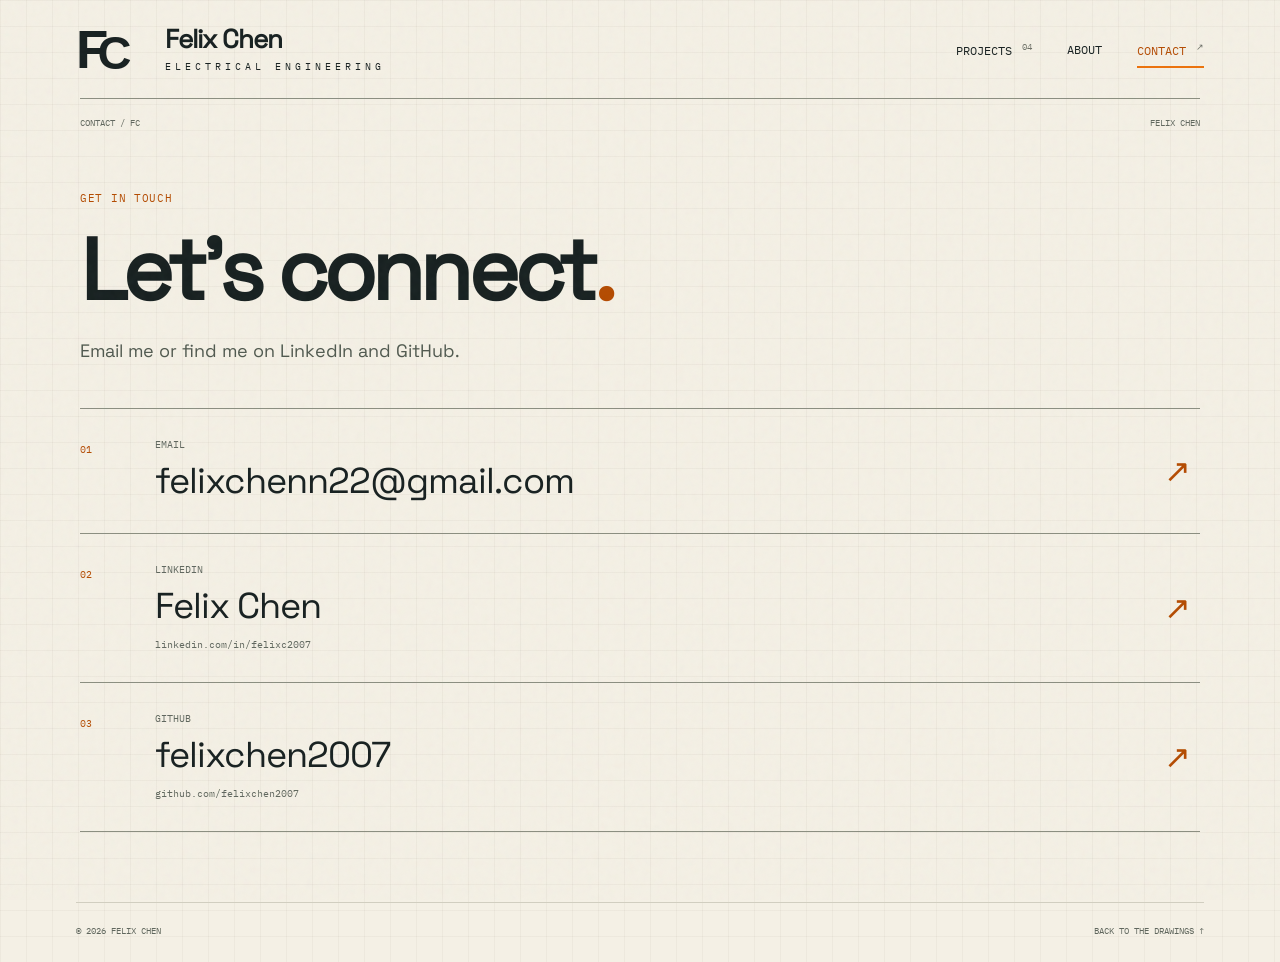
==== contact/index.html @ 40d90836 "Move contact links onto a dedicated Contact page" ====
<!doctype html>
<html lang="en">
<head>
  <meta charset="utf-8">
  <meta name="viewport" content="width=device-width, initial-scale=1">
  <meta name="theme-color" content="#f4f0e5">
  <meta name="description" content="Get in touch with Felix Chen by email, LinkedIn, or GitHub.">
  <title>Contact — Felix Chen</title>
  <link rel="canonical" href="https://felixchen2007.github.io/contact/">
  <link rel="icon" href="../assets/favicon.svg" type="image/svg+xml">
  <link rel="stylesheet" href="../style.css?v=20261022-pages">
  <link rel="stylesheet" href="../site-pages.css?v=20261022-contact">
</head>
<body class="contact-page">
  <a class="skip-link" href="#contact">Skip to contact</a>
  <header class="site-header">
    <a class="identity" href="../" aria-label="Felix Chen, home"><span class="monogram" aria-hidden="true">F<span>C</span></span><span class="wordmark"><strong>Felix Chen</strong><small>Electrical engineering</small></span></a>
    <nav aria-label="Main navigation"><a href="../#projects">Projects <span>04</span></a><a href="../#about">About</a><a class="active" aria-current="page" href="./">Contact <span aria-hidden="true">↗</span></a></nav>
  </header>
  <main class="contact-document" id="contact">
    <div class="contact-register"><span>Contact / FC</span><span>Felix Chen</span></div>
    <header class="contact-heading"><p class="eyebrow">Get in touch</p><h1>Let’s connect<span>.</span></h1><p>Email me or find me on LinkedIn and GitHub.</p></header>
    <div class="contact-directory">
      <a class="contact-entry" href="mailto:felixchenn22@gmail.com"><span class="entry-number" aria-hidden="true">01</span><span class="entry-content"><span class="entry-label">Email</span><strong>felixchenn22@gmail.com</strong></span><span class="entry-arrow" aria-hidden="true">↗</span></a>
      <a class="contact-entry" href="https://www.linkedin.com/in/felixc2007" target="_blank" rel="noreferrer"><span class="entry-number" aria-hidden="true">02</span><span class="entry-content"><span class="entry-label">LinkedIn</span><strong>Felix Chen</strong><span class="entry-address">linkedin.com/in/felixc2007</span></span><span class="entry-arrow" aria-hidden="true">↗</span></a>
      <a class="contact-entry" href="https://github.com/felixchen2007" target="_blank" rel="noreferrer"><span class="entry-number" aria-hidden="true">03</span><span class="entry-content"><span class="entry-label">GitHub</span><strong>felixchen2007</strong><span class="entry-address">github.com/felixchen2007</span></span><span class="entry-arrow" aria-hidden="true">↗</span></a>
    </div>
  </main>
  <footer class="site-footer"><span>© 2026 Felix Chen</span><a href="../#projects">Back to the drawings ↑</a></footer>
</body>
</html>
---- style.css ----
@font-face{font-family:Space Grotesk;src:url('assets/space-grotesk-latin-400.woff2') format('woff2');font-style:normal;font-weight:400;font-display:swap}
@font-face{font-family:IBM Plex Mono;src:url('assets/ibm-plex-mono-latin-400.woff2') format('woff2');font-style:normal;font-weight:400;font-display:swap}
:root{--paper:#f4f0e5;--sheet:#f7f3e8;--ink:#172020;--muted:#6e7067;--line:#8b8e80;--fine:#d1cec0;--orange:#ec720c;--mono:'IBM Plex Mono',monospace;--sans:'Space Grotesk',Arial,sans-serif}
*{box-sizing:border-box}html{scroll-behavior:smooth;scroll-padding-top:28px}body{margin:0;color:var(--ink);font-family:var(--sans);background-color:var(--paper);background-image:linear-gradient(#827c6510 1px,transparent 1px),linear-gradient(90deg,#827c6510 1px,transparent 1px);background-size:26px 26px;line-height:1.5}body::before{position:fixed;inset:0;content:'';pointer-events:none;opacity:.22;z-index:20;background-image:url("data:image/svg+xml,%3Csvg viewBox='0 0 160 160' xmlns='http://www.w3.org/2000/svg'%3E%3Cfilter id='n'%3E%3CfeTurbulence type='fractalNoise' baseFrequency='.8' numOctaves='3' stitchTiles='stitch'/%3E%3C/filter%3E%3Cpath filter='url(%23n)' opacity='.16' d='M0 0h160v160H0z'/%3E%3C/svg%3E")}button,a{-webkit-tap-highlight-color:transparent}button{font:inherit;color:inherit;cursor:pointer}button,a{touch-action:manipulation}a{color:inherit;text-decoration:none}button:focus-visible,a:focus-visible,summary:focus-visible{outline:3px solid var(--orange);outline-offset:5px}button{border-radius:0}img{max-width:100%}h1,h2,p,figure{margin:0}button svg{display:block}::selection{background:#ec720c30}.sr-only{position:absolute;width:1px;height:1px;padding:0;margin:-1px;overflow:hidden;clip:rect(0,0,0,0);white-space:nowrap;border:0}.skip-link{position:fixed;left:20px;top:-60px;z-index:100;background:var(--ink);color:var(--paper);padding:10px 20px}.skip-link:focus{top:10px}
.site-header{max-width:1260px;margin:auto;display:flex;align-items:center;justify-content:space-between;gap:24px;padding:23px 20px 22px}.identity{display:flex;align-items:center;gap:21px}.monogram{font-family:Arial,sans-serif;font-size:53px;letter-spacing:-10px;font-weight:800;line-height:1;display:flex;align-items:center;width:68px}.monogram span{display:inline-block;font-size:47px;transform:translate(-1px,3px)}.wordmark{display:flex;flex-direction:column}.wordmark strong{font-size:26px;letter-spacing:-1px;line-height:1.1}.wordmark small{font-family:var(--mono);font-size:10px;letter-spacing:4px;text-transform:uppercase;margin-top:5px}nav{display:flex;gap:35px;align-items:center;font:12px var(--mono);text-transform:uppercase}nav a{padding:12px 0;position:relative}nav a span{font-size:9px;vertical-align:super;margin-left:3px;color:var(--muted)}nav a.active{color:var(--orange)}nav a.active::after{content:'';position:absolute;height:2px;bottom:2px;left:0;right:0;background:var(--orange)}nav a:hover{color:var(--orange)}
.portfolio{overflow:hidden;padding:0 0 45px}.collection-heading{max-width:1216px;margin:0 auto 14px;padding:7px 0 0;display:flex;justify-content:space-between;align-items:center;font:10px var(--mono);text-transform:uppercase;letter-spacing:1px;color:var(--muted)}.collection-heading i{display:inline-block;width:5px;height:5px;background:var(--orange);border-radius:50%;margin-right:8px;vertical-align:2px}.drawing-stage{position:relative;max-width:1216px;margin:0 auto;perspective:1400px}.drawing-sheet{position:relative;height:616px;padding:25px 27px;background:var(--sheet);border:1px solid var(--line);box-shadow:0 0 0 7px #f7f3e888,0 0 0 8px #b6b3a77a,0 17px 32px -15px #433b2952;z-index:2}.drawing-sheet::after{position:absolute;inset:5px;content:'';border:1px solid #aaa99b70;pointer-events:none}.sheet-grid{display:grid;grid-template-columns:repeat(6,1fr);position:absolute;left:27px;right:27px;height:24px;text-align:center;font:10px/24px var(--mono)}.sheet-grid span{position:relative}.sheet-grid span:not(:last-child)::after{position:absolute;content:'';width:1px;height:10px;right:0;background:var(--line)}.top-grid{top:0}.top-grid span::after{bottom:0}.bottom-grid{bottom:0}.bottom-grid span::after{top:0}.sheet-letters{position:absolute;top:25px;bottom:25px;width:27px;display:flex;flex-direction:column;align-items:center;justify-content:space-around;font:10px var(--mono)}.left-letters{left:0}.right-letters{right:0}.sheet-letters span{position:relative;width:100%;text-align:center}.left-letters span:not(:last-child)::after{content:'';position:absolute;right:0;top:66px;height:1px;width:10px;background:var(--line)}.right-letters span:not(:last-child)::after{content:'';position:absolute;left:0;top:66px;height:1px;width:10px;background:var(--line)}.registration{position:absolute;width:20px;height:20px;z-index:5;pointer-events:none}.registration::before,.registration::after{content:'';position:absolute;background:#8b8e8080}.registration::before{width:20px;height:1px;top:9px}.registration::after{height:20px;width:1px;left:9px}.cross-tl{top:4px;left:4px}.cross-tr{top:4px;right:4px}.cross-bl{bottom:4px;left:4px}.cross-br{bottom:4px;right:4px}.sheet-interior{border:1px solid #545c53;height:100%;position:relative;padding:32px 29px;display:grid;grid-template-columns:38% 62%;grid-template-rows:1fr 116px;gap:0}.project-copy{position:relative;z-index:4;grid-column:1;grid-row:1;align-self:start}.eyebrow{font:11px var(--mono);text-transform:uppercase;letter-spacing:.7px}.project-copy .eyebrow{font-size:11px;margin-bottom:12px;white-space:nowrap}.project-copy .eyebrow span{font-size:9px;color:var(--muted)}h1{font-size:49px;font-weight:700;line-height:1.04;letter-spacing:-2.5px;margin-bottom:16px;min-height:102px}.project-summary{font-size:13px;line-height:1.55;max-width:344px;min-height:81px}.project-specs{border-top:1px solid var(--line);margin:18px 0 19px;padding-top:14px;max-width:339px;font:10px/1.6 var(--mono)}.project-specs>div{display:grid;grid-template-columns:107px 1fr;margin:3px 0}.project-specs dt{text-transform:uppercase;color:#535c56}.project-specs dd{padding-left:15px;border-left:1px solid #d5d2c6;margin:0}.status-dot{width:6px;height:6px;background:var(--orange);display:inline-block;margin-right:6px;border-radius:50%}.project-actions{display:flex;gap:23px;align-items:center}.primary-button{border:1px solid #e76900;background:var(--orange);padding:13px 17px;font:11px var(--mono);text-transform:uppercase;letter-spacing:.5px;display:flex;align-items:center;gap:25px;box-shadow:inset 0 1px #ffffff40;border-radius:3px;transition:background .2s,transform .2s}.primary-button span{font-size:20px;line-height:1}.primary-button:hover{background:#fa851b;transform:translateY(-2px)}.text-button{font:10px var(--mono);text-transform:uppercase;letter-spacing:.3px;border:0;background:none;padding:6px 0;display:inline-flex;gap:10px;align-items:center;white-space:nowrap}.text-button span{font-size:18px;color:var(--orange)}.text-button:hover{color:var(--orange)}.revision-table{position:absolute;top:9px;right:9px;width:281px;border:1px solid var(--line);font:9px var(--mono);z-index:3}.revision-table>div{border-bottom:1px solid var(--line);padding:3px 7px;text-transform:uppercase;font-size:10px}table{border-collapse:collapse;width:100%;text-align:center}th,td{font-weight:400;padding:3px 7px;border-right:1px solid var(--line)}th{text-transform:uppercase;border-bottom:1px solid var(--line)}th:last-child,td:last-child{border-right:0}.project-figure{grid-column:2;grid-row:1;position:relative;align-self:end;margin:40px -8px 0 5px;height:326px;z-index:1;display:flex;align-items:center;justify-content:center}.project-figure>img{width:100%;height:100%;object-fit:contain;filter:drop-shadow(3px 18px 13px #58462a26);transform:rotate(-7deg) scale(.96);transition:opacity .15s}.callout-overlay{position:absolute;inset:-10px -10px;width:calc(100% + 20px);height:calc(100% + 20px);pointer-events:none}.leader-lines{stroke:var(--ink);stroke-width:1.2;fill:none}.callout-numbers circle{fill:var(--sheet);stroke:var(--ink);stroke-width:1.4}.callout-numbers text{text-anchor:middle;font:14px var(--mono);fill:var(--ink)}.project-figure figcaption{position:absolute;bottom:-10px;left:50%;transform:translateX(-50%);font:8px var(--mono);text-transform:uppercase;letter-spacing:1px;white-space:nowrap;color:var(--muted)}.project-figure.photo{height:285px;margin:50px 0 24px 32px}.project-figure.photo>img{transform:none;object-fit:contain;filter:sepia(.1);max-height:270px}.project-figure.photo .callout-overlay{display:none}.sheet-bottom{grid-row:2;grid-column:1/3;display:grid;grid-template-columns:260px 1fr 282px;gap:25px;align-items:end;padding-top:14px;position:relative;z-index:3}.callout-table{border:1px solid var(--line);font:9px var(--mono)}.table-label{border-bottom:1px solid var(--line);padding:3px 7px;text-transform:uppercase;font-size:10px}.callout-table ol{list-style:none;padding:0;margin:0;counter-reset:notes}.callout-table li{display:flex;counter-increment:notes;padding:3px 0}.callout-table li+li{border-top:1px solid #b2b3a5}.callout-table li:before{content:counter(notes);min-width:28px;border-right:1px solid var(--line);text-align:center;margin-right:8px}.detail-view{text-align:center;display:flex;flex-direction:column;align-items:center;font:8px var(--mono);text-transform:uppercase;letter-spacing:.5px;align-self:end}.detail-view img{height:79px;width:160px;object-fit:contain;filter:grayscale(1) contrast(.75);mix-blend-mode:multiply;opacity:.65;margin-bottom:4px}.detail-view small{font-size:7px;color:var(--muted);margin-top:3px}.title-block{border:1px solid var(--line);align-self:end}.title-block>div:first-child{padding:4px 10px 6px}.title-block small{font:8px var(--mono);text-transform:uppercase;display:block;margin-bottom:2px}.title-block>div:first-child strong{font-size:12px;font-weight:400}.block-bottom{display:grid;grid-template-columns:61px 1fr 48px;border-top:1px solid var(--line)}.block-bottom>div{padding:4px 10px}.block-bottom>div+div{border-left:1px solid var(--line)}.block-bottom strong{font:16px var(--mono)}.block-bottom>div:first-child strong{font:22px var(--sans)}.title-block p{border-top:1px solid var(--line);padding:2px 5px;display:flex;justify-content:space-between;font:7px var(--mono);text-transform:uppercase}
.side-sheet{position:absolute;top:42px;bottom:40px;width:380px;z-index:0;background:var(--sheet);padding:35px 26px;border:1px solid #999c8a;box-shadow:0 18px 27px -12px #473d3030;opacity:.68;display:flex;flex-direction:column;text-align:left;pointer-events:none}.side-sheet::after{content:'';position:absolute;inset:15px;border:1px solid var(--line)}.side-left{right:calc(100% + 28px);transform:rotateY(26deg) rotateZ(-2deg);transform-origin:right}.side-right{left:calc(100% + 28px);transform:rotateY(-26deg) rotateZ(2deg);transform-origin:left}.side-number{font:30px var(--mono);border:1px solid var(--line);width:max-content;padding:3px 7px}.side-sheet img{width:100%;height:300px;object-fit:contain;filter:grayscale(1) contrast(.75);mix-blend-mode:multiply;opacity:.65}.side-label{border:1px solid var(--line);padding:12px;font-size:19px;margin-top:auto}.side-sheet small{border:1px solid var(--line);border-top:0;font:10px var(--mono);padding:6px 12px}.carousel-arrow{position:absolute;top:47%;z-index:8;background:#fbf7eb;border:1px solid var(--orange);color:var(--orange);border-radius:50%;height:54px;width:54px;display:grid;place-items:center;box-shadow:0 5px 14px #5a492919;transition:background .2s,color .2s}.carousel-arrow:hover{color:var(--sheet);background:var(--orange)}.carousel-arrow svg{width:22px;height:22px;stroke:currentColor;stroke-width:2}.prev{left:-66px}.next{right:-66px}.carousel-meta{max-width:1216px;margin:18px auto 14px;display:flex;justify-content:space-between;align-items:center;font:9px var(--mono);text-transform:uppercase;color:var(--muted)}.collection-label{width:29%}.pagination{display:flex;align-items:center;gap:20px;color:var(--ink);font-size:11px}.pagination em{font-style:normal;color:var(--muted);margin-left:5px}.page-marks{display:flex;gap:6px}.page-marks i{display:block;height:2px;width:26px;background:#cdc9bb}.page-marks i.selected{background:var(--orange)}.browse-hint{display:flex;gap:12px;align-items:center;justify-content:flex-end;width:29%}.browse-hint span{font-size:8px;white-space:nowrap}.project-tabs{max-width:1354px;margin:0 auto;display:grid;grid-template-columns:repeat(4,1fr);gap:12px;padding:0 10px}.project-tab{display:flex;align-items:center;gap:13px;background:#f8f5eb80;border:1px solid #d4d1c4;border-radius:3px;text-align:left;padding:12px;min-height:91px;position:relative;transition:border-color .2s,background .2s}.project-tab.selected{border:1px solid var(--orange);box-shadow:0 0 0 1px #ec720c30,0 9px 14px -12px #c47214;background:#fcf8ed}.project-tab:hover{background:#fcf8ed;border-color:#aaa18b}.project-tab.selected:hover{border-color:var(--orange)}.project-tab img{width:82px;height:57px;object-fit:contain;flex-shrink:0;mix-blend-mode:multiply}.project-tab small{font:9px var(--mono);display:block;color:#62685e;margin-bottom:5px}.project-tab strong{font-size:14px;letter-spacing:-.4px;display:block;line-height:1.2}.project-tab em{font:8px var(--mono);font-style:normal;color:var(--muted);display:block;margin-top:5px}.project-tab b{position:absolute;right:8px;top:7px;font:8px var(--mono);color:#a4a293}
.content-section{max-width:1216px;margin:0 auto;border-top:1px solid #a6a799;padding:32px 0 60px;scroll-margin-top:24px}.section-heading{display:flex;align-items:center;justify-content:space-between;margin-bottom:37px}.tiny-note{font:9px var(--mono);text-transform:uppercase;color:var(--muted)}.notes-layout{display:grid;grid-template-columns:1fr 1fr;gap:85px}.notes-layout h2{font-size:43px;line-height:1.08;letter-spacing:-1.6px;margin-bottom:20px}.section-intro{font-size:15px;color:#5c645b;max-width:370px;margin-bottom:16px}.note-accordions details{border-bottom:1px solid #b9bbab}.note-accordions details:first-child{border-top:1px solid #b9bbab}.note-accordions summary{padding:18px 0;display:flex;align-items:center;gap:21px;list-style:none;font-size:16px;cursor:pointer}.note-accordions summary::-webkit-details-marker{display:none}.note-accordions summary span{font:10px var(--mono);color:var(--orange)}.note-accordions summary::after{content:'+';font:20px var(--mono);margin-left:auto;color:var(--muted)}.note-accordions details[open] summary::after{content:'−'}.note-accordions details p{padding:0 28px 20px 38px;color:#60675e;font-size:13px;line-height:1.8}.about{padding-bottom:68px}.about-layout{display:grid;grid-template-columns:1.2fr 1fr;gap:70px}.about h2{font-size:43px;line-height:1.15;letter-spacing:-1.7px}.about h2 span{color:var(--orange)}.about-layout>div>p{font-size:14px;line-height:1.8;margin-bottom:15px}.about-layout>div>p+p{color:#60675e}.interest-tags{display:flex;flex-wrap:wrap;gap:8px;margin-top:24px}.interest-tags span{padding:6px 9px;border:1px solid #bcbdae;font:8px var(--mono);text-transform:uppercase}.contact{display:grid;grid-template-columns:1fr 1fr;padding-bottom:22px}.contact-title{font-size:57px;letter-spacing:-2px;line-height:1.3;display:inline-block;margin-top:10px}.contact-title span{color:var(--orange);display:inline-block;transition:transform .2s}.contact-title:hover span{transform:translate(4px,-4px)}.contact-links{justify-self:end;display:flex;gap:30px;align-items:center;font:11px var(--mono)}.contact-links a span{color:var(--orange);margin-left:10px}.contact-links a:hover{color:var(--orange)}.footer-line{grid-column:1/3;display:flex;justify-content:space-between;border-top:1px solid #d0d0c1;margin-top:35px;padding-top:17px;font:8px var(--mono);color:var(--muted);text-transform:uppercase}.footer-line a:hover{color:var(--ink)}
@media(min-width:1600px){.site-header{padding-top:29px;padding-bottom:27px}.drawing-sheet{height:650px}.sheet-interior{padding-top:39px;grid-template-rows:1fr 125px}h1{font-size:53px}.project-summary{font-size:14px}.project-figure{height:351px}.project-specs{margin-top:22px;margin-bottom:23px}.project-tabs{margin-top:18px}.project-tab{min-height:100px}.portfolio{padding-bottom:55px}}
@media(max-width:1380px){.site-header,.collection-heading,.drawing-stage,.carousel-meta,.content-section{max-width:calc(100% - 152px)}.site-header{padding-left:0;padding-right:0}.drawing-sheet{height:601px}.sheet-interior{padding:28px 25px;grid-template-columns:39% 61%;grid-template-rows:1fr 111px}.project-copy .eyebrow span{display:none}h1{font-size:44px;min-height:92px}.project-summary{font-size:12px}.project-specs{font-size:9px}.project-specs>div{grid-template-columns:96px 1fr}.project-actions{gap:18px}.primary-button{gap:16px;padding:12px 13px;font-size:10px}.text-button{font-size:9px}.project-figure{height:300px}.sheet-bottom{grid-template-columns:244px 1fr 260px;gap:20px}.detail-view img{width:130px}.project-tabs{max-width:calc(100% - 64px)}.project-tab{gap:8px}.project-tab img{width:70px}.project-tab strong{font-size:13px}.browse-hint span{font-size:7px}}
@media(max-width:1100px){.site-header,.collection-heading,.drawing-stage,.carousel-meta,.content-section{max-width:calc(100% - 90px)}.drawing-sheet{height:610px;padding:25px 22px}.sheet-interior{padding:28px 20px;grid-template-columns:44% 56%}.sheet-grid{left:22px;right:22px}.sheet-letters{width:22px}.prev{left:-29px}.next{right:-29px}.carousel-arrow{width:44px;height:44px}.revision-table{width:240px;font-size:8px}.project-figure{height:265px;margin-left:0}.project-summary{font-size:12px;max-width:300px}.sheet-bottom{grid-template-columns:220px 1fr 250px;gap:15px}.detail-view img{width:110px}.detail-view span{font-size:7px}.project-tabs{max-width:calc(100% - 70px);gap:8px}.project-tab{padding:10px 8px;gap:6px}.project-tab img{width:53px}.project-tab strong{font-size:12px}.project-tab em{font-size:7px}.project-tab small{font-size:8px}.project-figure.photo{margin-left:15px}.notes-layout{gap:50px}.about-layout{gap:40px}.about h2{font-size:37px}.contact-title{font-size:48px}.browse-hint{display:none}.collection-label{width:auto}.carousel-meta{justify-content:space-between}.content-section{padding-bottom:48px}}
@media(max-width:820px){.site-header{max-width:calc(100% - 40px);padding-top:18px;padding-bottom:23px}.wordmark strong{font-size:22px}.wordmark small{font-size:8px;letter-spacing:2px}.monogram{font-size:45px;width:52px}.monogram span{font-size:39px}.identity{gap:12px}nav{gap:20px;font-size:10px}nav a span{display:none}.collection-heading,.drawing-stage,.carousel-meta,.content-section{max-width:calc(100% - 52px)}.collection-heading{font-size:8px}.drawing-sheet{height:750px;padding:22px}.sheet-interior{padding:25px 24px;display:block}.project-copy{width:50%}h1{font-size:38px;letter-spacing:-1.7px;min-height:80px}.project-copy .eyebrow{font-size:9px}.project-summary{font-size:12px;min-height:0}.project-specs{margin-top:18px;font-size:9px}.project-specs>div{grid-template-columns:90px 1fr}.project-specs dd{padding-left:10px}.project-actions{flex-wrap:wrap;gap:8px 20px}.project-figure{position:absolute;top:142px;right:12px;width:49%;height:260px;margin:0}.project-figure.photo{position:absolute;width:42%;top:146px;height:240px;margin:0 10px}.project-figure.photo>img{max-height:230px}.revision-table{width:42%;top:20px;right:17px}.revision-table th,.revision-table td{padding:4px;font-size:7px}.revision-table>div{font-size:9px}.project-figure figcaption{font-size:6px;white-space:normal;text-align:center;width:90%}.sheet-bottom{position:absolute;left:24px;right:24px;bottom:23px;display:grid;grid-template-columns:1fr 1fr;gap:20px}.callout-table{font-size:8px;align-self:start}.detail-view{display:none}.title-block>div:first-child strong{font-size:10px}.block-bottom strong{font-size:13px}.block-bottom>div{padding:5px 7px}.block-bottom{grid-template-columns:48px 1fr 40px}.title-block p{font-size:5px}.sheet-grid{height:21px;line-height:21px}.sheet-letters{top:22px;bottom:22px}.carousel-arrow{top:46%;width:39px;height:39px}.prev{left:-19px}.next{right:-19px}.side-sheet{display:none}.project-tabs{max-width:calc(100% - 42px);grid-template-columns:repeat(2,1fr)}.project-tab{gap:14px;padding:10px 14px;min-height:81px}.project-tab img{width:68px;height:54px}.project-tab strong{font-size:13px}.project-tab em{font-size:8px}.project-tab small{font-size:8px}.carousel-meta{font-size:8px}.pagination{gap:10px}.page-marks i{width:18px}.notes-layout{grid-template-columns:1fr;gap:27px}.notes-layout h2 br{display:none}.notes-layout h2{font-size:36px}.section-intro{max-width:500px}.about-layout{grid-template-columns:1fr;gap:28px}.about h2{font-size:40px}.about-layout>div{max-width:580px}.contact{grid-template-columns:1fr}.contact-links{justify-self:start;margin-top:25px}.footer-line{grid-column:1;flex-wrap:wrap;gap:15px;font-size:7px}.footer-line>span:nth-child(2){display:none}.tiny-note{font-size:7px}.dialog-header{padding:35px 28px 25px}.dialog-header h2{font-size:37px}.dialog-body{padding:25px 28px;gap:24px}.dialog-footer{padding:18px 28px}}
@media(max-width:560px){.site-header{max-width:calc(100% - 32px);align-items:center;gap:12px}.identity{gap:8px}.monogram{font-size:36px;width:42px;letter-spacing:-8px}.monogram span{font-size:32px}.wordmark strong{font-size:20px;letter-spacing:-.7px}.wordmark small{font-size:6px;letter-spacing:1.7px;margin-top:4px}nav{gap:13px;font-size:8px}nav a{padding:9px 0}.collection-heading,.drawing-stage,.carousel-meta,.content-section{max-width:calc(100% - 34px)}.collection-heading{font-size:7px;letter-spacing:.4px;margin-bottom:11px}.collection-heading>span:last-child{font-size:7px;text-transform:none;letter-spacing:0}.drawing-sheet{height:auto;min-height:850px;padding:18px 17px;box-shadow:0 0 0 4px #f7f3e888,0 0 0 5px #b6b3a77a,0 14px 25px -15px #433b2952}.sheet-grid{left:17px;right:17px;font-size:8px;height:17px;line-height:17px}.sheet-letters{width:17px;font-size:8px;top:18px;bottom:18px}.sheet-interior{padding:25px 19px 18px;display:flex;flex-direction:column;border:1px solid var(--line);min-height:812px}.project-copy{width:100%;display:contents}.project-copy .eyebrow{order:0;margin-bottom:10px;font-size:9px}.project-copy .eyebrow span{display:inline;font-size:7px}h1{order:1;font-size:41px;line-height:1.02;min-height:0;letter-spacing:-2px;margin-bottom:13px}h1 br{display:none}.project-summary{order:2;max-width:none;font-size:12px;line-height:1.65}.project-figure{order:3;position:relative;top:auto;right:auto;width:calc(100% + 14px);height:218px;min-height:218px;margin:15px -7px 12px}.project-figure.photo{position:relative;top:auto;right:auto;width:100%;height:205px;min-height:205px;margin:15px 0 12px}.project-figure.photo>img{max-height:200px}.project-figure figcaption{font-size:7px;white-space:nowrap;bottom:0}.callout-overlay{inset:0;width:100%;height:100%}.project-specs{order:4;max-width:none;margin:14px 0 18px;font-size:9px;padding-top:12px}.project-specs>div{grid-template-columns:99px 1fr;margin:4px 0}.project-actions{order:5;gap:24px;flex-wrap:nowrap;margin-bottom:24px}.primary-button{padding:12px 13px;font-size:10px;gap:20px}.text-button{font-size:8px}.revision-table{display:none}.sheet-bottom{order:6;position:relative;left:auto;right:auto;bottom:auto;width:100%;display:block;padding:0}.callout-table{display:none}.title-block>div:first-child strong{font-size:12px}.block-bottom strong{font-size:16px}.block-bottom{grid-template-columns:59px 1fr 53px}.block-bottom>div{padding:5px 10px}.title-block p{font-size:6px}.title-block small{font-size:7px}.carousel-arrow{top:43%;width:31px;height:41px;border-radius:2px}.carousel-arrow svg{width:17px;height:17px}.prev{left:-12px}.next{right:-12px}.carousel-meta{margin-top:18px;font-size:7px}.pagination{font-size:9px;gap:8px}.page-marks{gap:4px}.page-marks i{width:12px}.project-tabs{max-width:calc(100% - 24px);gap:7px}.project-tab{padding:11px 8px;min-height:76px;gap:7px}.project-tab img{width:46px;height:43px}.project-tab strong{font-size:10px;letter-spacing:-.2px}.project-tab small{font-size:7px;margin-bottom:4px}.project-tab em{display:none}.project-tab b{font-size:6px;right:5px;top:4px}.portfolio{padding-bottom:36px}.content-section{padding-top:23px;padding-bottom:38px}.section-heading{margin-bottom:25px;gap:14px}.section-heading .eyebrow{font-size:8px}.tiny-note{font-size:6px;max-width:90px;text-align:right}.notes-layout h2{font-size:32px;letter-spacing:-1.2px}.section-intro{font-size:13px}.note-accordions summary{font-size:14px;gap:14px;padding:16px 0}.note-accordions details p{font-size:12px;padding-left:30px}.about h2{font-size:32px;letter-spacing:-1.2px}.about-layout>div>p{font-size:13px}.interest-tags{gap:6px}.interest-tags span{font-size:7px;padding:6px}.contact-title{font-size:43px}.contact-links{font-size:10px;gap:30px}.footer-line{margin-top:30px;font-size:6px}.project-dialog{width:calc(100% - 22px);max-height:94dvh}.dialog-header{padding:30px 22px 22px}.dialog-header h2{font-size:33px;padding-right:12px}.dialog-header>p:last-child{font-size:13px}.dialog-image{padding:20px 12px}.dialog-image img{max-height:250px}.dialog-body{display:block;padding:25px 22px}.dialog-body>section{margin-bottom:25px}.dialog-body .dialog-tools{font-size:9px}.dialog-body h3{font-size:17px}.dialog-body p{font-size:12px}.dialog-footer{padding:18px 22px}.dialog-footer>span{max-width:170px;font-size:7px}.dialog-close{width:30px;height:30px;font-size:20px}.contact .eyebrow{font-size:9px}}
.drawing-sheet{touch-action:pan-y pinch-zoom}.block-bottom strong{white-space:nowrap}
:root{--accent-text:#b44b00}
nav a.active,nav a:hover,.text-button span,.text-button:hover,.carousel-arrow,.note-accordions summary span,.contact-title span,.contact-links a span,.contact-links a:hover,.dialog-close:hover{color:var(--accent-text)}
.carousel-arrow{border-color:var(--accent-text)}.carousel-arrow:hover{color:var(--sheet)}
@media(max-width:560px){h1{font-size:clamp(32px,10vw,41px);overflow-wrap:break-word}h1 br{display:initial}.project-actions{flex-wrap:wrap;gap:12px 22px}.project-copy .eyebrow{white-space:normal}.project-copy .eyebrow span{line-height:1.6}}
@media(max-width:360px){.site-header{flex-wrap:wrap}.site-header nav{margin-left:auto}.wordmark small{letter-spacing:1px}.collection-heading>span:last-child{display:none}}
@media(prefers-reduced-motion:reduce){html{scroll-behavior:auto}*,*::before,*::after{transition:none!important;animation:none!important}}

/* The About section keeps the factual biography without a second headline. */
.about-layout{display:block;max-width:720px}.about-layout>div{max-width:720px}
.collection-heading>span:only-child{display:block;font:inherit;text-transform:uppercase;letter-spacing:inherit}
---- site-pages.css ----
.site-footer{max-width:1216px;width:calc(100% - 80px);margin:0 auto;padding:22px 0 26px;border-top:1px solid var(--fine);display:flex;justify-content:space-between;gap:24px;font:9px var(--mono);text-transform:uppercase;color:#60675e}
.site-footer a:hover{color:var(--accent-text)}
.contact-page{min-height:100dvh;display:flex;flex-direction:column}
.contact-page .site-header{width:100%}
.contact-document{max-width:1120px;width:calc(100% - 80px);margin:0 auto 70px;flex:1}
.contact-register{display:flex;justify-content:space-between;gap:20px;border-top:1px solid var(--line);padding:18px 0;font:9px var(--mono);text-transform:uppercase;color:#60675e}
.contact-heading{padding:45px 0 44px}
.contact-heading .eyebrow{color:var(--accent-text);margin-bottom:20px}
.contact-page h1{min-height:0;font-size:clamp(50px,7vw,86px);line-height:1.05;letter-spacing:-.055em;margin-bottom:22px}
.contact-page h1>span{color:var(--accent-text)}
.contact-heading>p:last-child{font-size:18px;color:#50594f}
.contact-directory{border-top:1px solid var(--line)}
.contact-entry{display:grid;grid-template-columns:55px 1fr 36px;gap:20px;padding:29px 0;border-bottom:1px solid var(--line);align-items:center;transition:background .2s}
.entry-number{font:10px var(--mono);color:var(--accent-text);align-self:start;padding-top:5px}
.entry-content{display:flex;flex-direction:column;min-width:0;gap:8px}
.entry-label{font:10px var(--mono);text-transform:uppercase;color:#60675e}
.entry-content strong{font-size:clamp(24px,3vw,36px);font-weight:400;line-height:1.25;letter-spacing:-1px;overflow-wrap:anywhere}
.entry-address{font:10px/1.6 var(--mono);color:#60675e;overflow-wrap:anywhere}
.entry-arrow{font-size:32px;color:var(--accent-text);transition:transform .2s}
.contact-entry:hover{background:#fcf8ed99}
.contact-entry:hover .entry-arrow{transform:translate(3px,-3px)}
.contact-entry:hover strong{color:var(--accent-text)}
@media(prefers-reduced-motion:no-preference){.contact-heading,.contact-directory{animation:contact-enter .6s ease both}.contact-directory{animation-delay:.08s}@keyframes contact-enter{from{opacity:0;transform:translateY(12px)}to{opacity:1;transform:none}}}
@media(max-width:1380px){.site-footer{max-width:calc(100% - 152px)}}
@media(max-width:1100px){.site-footer{max-width:calc(100% - 90px)}}
@media(max-width:820px){.contact-document{width:calc(100% - 52px)}.site-footer{width:calc(100% - 52px);max-width:none}.contact-page .site-header{width:calc(100% - 40px)}.contact-heading{padding:35px 0}}
@media(max-width:560px){.contact-page .site-header{width:calc(100% - 32px)}.contact-document{width:calc(100% - 36px);margin-bottom:42px}.contact-register{font-size:8px;padding:16px 0}.contact-heading{padding:32px 0}.contact-heading .eyebrow{font-size:9px;margin-bottom:18px}.contact-page h1{font-size:51px;letter-spacing:-2.5px;margin-bottom:18px}.contact-heading>p:last-child{font-size:15px;max-width:280px;line-height:1.7}.contact-entry{grid-template-columns:22px minmax(0,1fr) 22px;gap:10px;padding:24px 0}.entry-number{font-size:8px}.entry-label{font-size:9px}.entry-content strong{font-size:23px;letter-spacing:-.7px}.entry-address{font-size:9px}.entry-arrow{font-size:25px}.site-footer{width:calc(100% - 36px);font-size:7px;gap:18px;padding:19px 0 23px}}
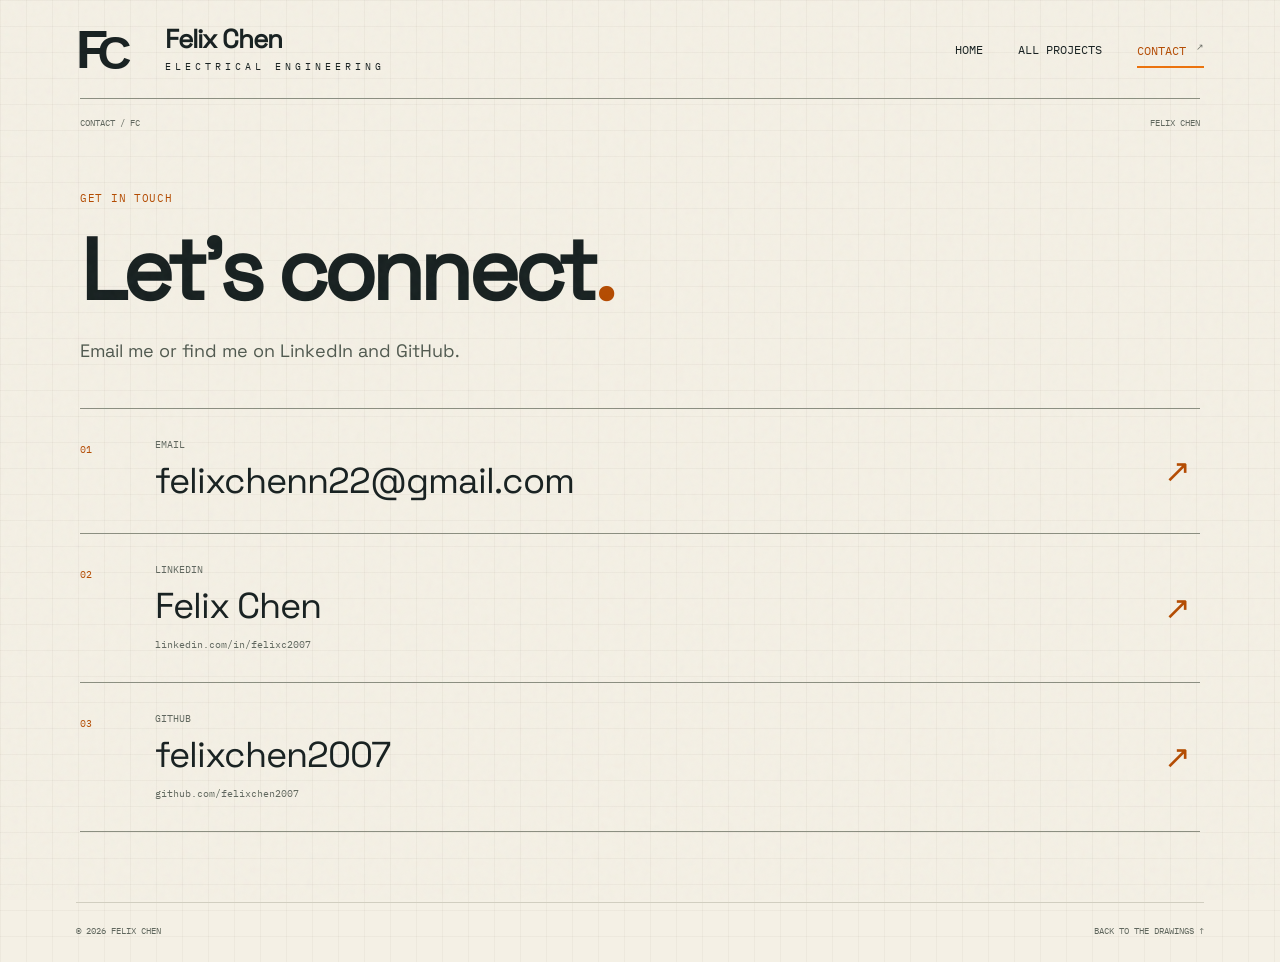
==== commit 65be779f: "Separate Home and All projects and add SUBC BMS draft" ====
--- a/contact/index.html
+++ b/contact/index.html
@@ -15,7 +15,7 @@
   <a class="skip-link" href="#contact">Skip to contact</a>
   <header class="site-header">
     <a class="identity" href="../" aria-label="Felix Chen, home"><span class="monogram" aria-hidden="true">F<span>C</span></span><span class="wordmark"><strong>Felix Chen</strong><small>Electrical engineering</small></span></a>
-    <nav aria-label="Main navigation"><a href="../#projects">Projects <span>04</span></a><a href="../#about">About</a><a class="active" aria-current="page" href="./">Contact <span aria-hidden="true">↗</span></a></nav>
+    <nav aria-label="Main navigation"><a href="../#projects">Home</a><a href="../projects/">All projects</a><a class="active" aria-current="page" href="./">Contact <span aria-hidden="true">↗</span></a></nav>
   </header>
   <main class="contact-document" id="contact">
     <div class="contact-register"><span>Contact / FC</span><span>Felix Chen</span></div>
